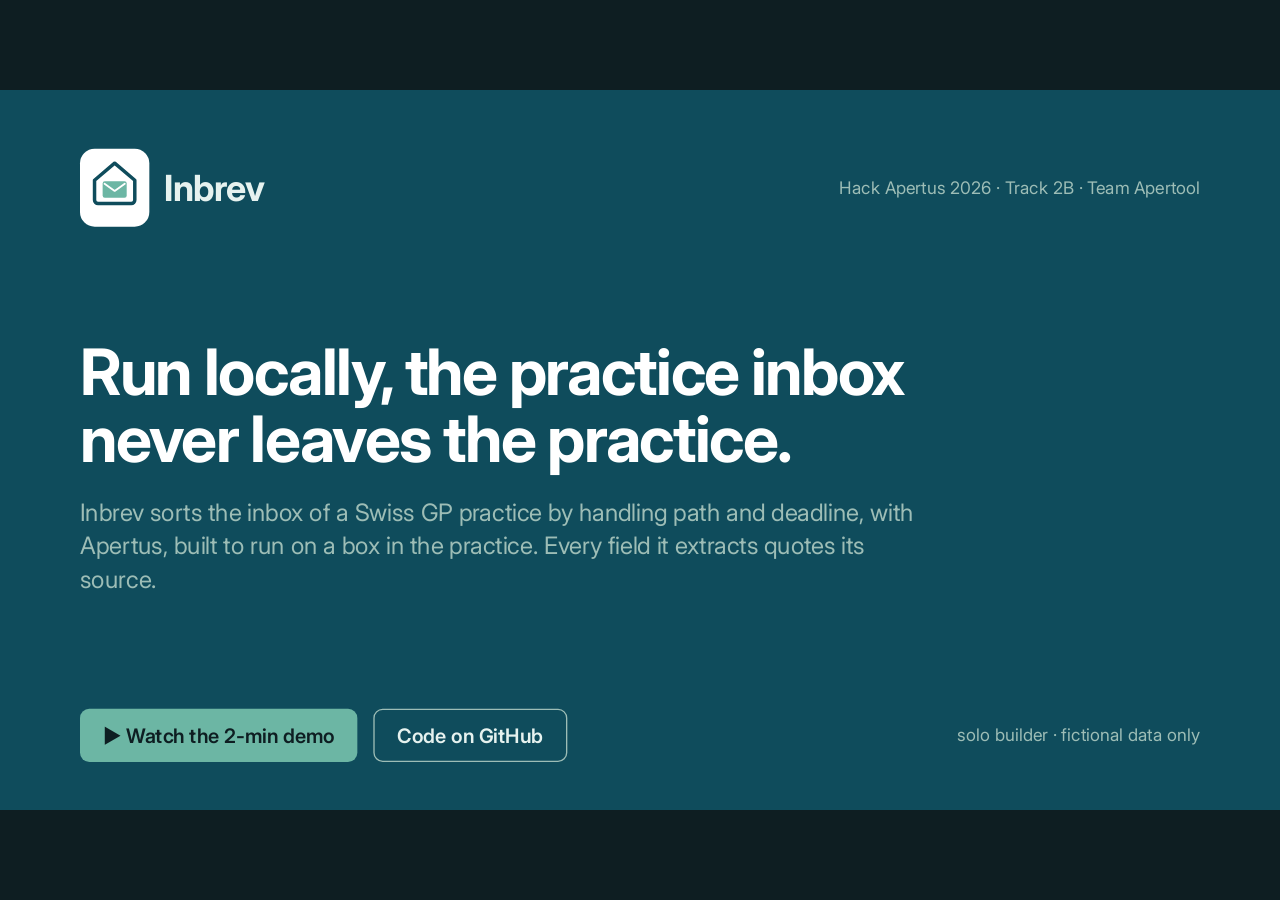
==== website/pitch/index.html @ 66a209d1 "fix(website): Hold-out 2 and optional 70B second opinion on website and pitch Website: status item o" ====
<!doctype html>
<html lang="en">
  <head>
    <meta charset="utf-8" />
    <meta name="viewport" content="width=device-width, initial-scale=1" />
    <title>Inbrev · Pitch</title>
    <link rel="preconnect" href="https://fonts.googleapis.com" />
    <link rel="preconnect" href="https://fonts.gstatic.com" crossorigin />
    <link
      href="https://fonts.googleapis.com/css2?family=Inter:wght@400;500;600;700&family=JetBrains+Mono:wght@400;600&display=swap"
      rel="stylesheet"
    />
    <style>
      :root {
        --ink: #0f4c5c;
        --sage: #6cb6a4;
        --mint: #d8eee8;
        --white: #ffffff;
        --bg: #f5faf8;
        --text: #12303a;
        --muted: #4a6870;
        --line: #c9dfd9;
        --dark: #0e1e22;
        --on-dark: #e6f2ef;
        --on-dark-muted: #9dbdb6;
        --tbd: #9a5b00;
        --tbd-bg: #fff3da;
        --safety: #a8432f;
        --safety-bg: #f9e7e2;
      }
      * {
        box-sizing: border-box;
        margin: 0;
        padding: 0;
      }
      html,
      body {
        width: 100%;
        height: 100%;
        background: var(--dark);
        overflow: hidden;
      }
      body {
        font-family: Inter, Arial, sans-serif;
        color: var(--text);
        -webkit-font-smoothing: antialiased;
      }
      .mono {
        font-family: "JetBrains Mono", Consolas, monospace;
      }

      #deck {
        position: absolute;
        left: 50%;
        top: 50%;
        width: 1920px;
        height: 1080px;
        transform-origin: center center;
      }
      .slide {
        position: absolute;
        inset: 0;
        width: 1920px;
        height: 1080px;
        background: var(--bg);
        padding: 88px 120px 72px;
        display: none;
        flex-direction: column;
        overflow: hidden;
      }
      .slide.active {
        display: flex;
      }
      .slide.dark {
        background: var(--ink);
        color: var(--on-dark);
      }

      html.print,
      html.print body {
        overflow: visible;
        height: auto;
        background: var(--bg);
      }
      html.print #deck {
        position: static;
        transform: none !important;
        width: 1920px;
        height: auto;
      }
      html.print .slide {
        position: relative;
        display: flex;
        page-break-after: always;
        break-after: page;
      }
      html.print #controls {
        display: none;
      }
      html.all body {
        overflow: auto;
      }
      @page {
        size: 1920px 1080px;
        margin: 0;
      }

      .eyebrow {
        font-size: 24px;
        font-weight: 600;
        letter-spacing: 0.08em;
        text-transform: uppercase;
        color: var(--ink);
        opacity: 0.75;
        margin-bottom: 22px;
      }
      .dark .eyebrow {
        color: var(--sage);
        opacity: 1;
      }
      h1 {
        font-size: 76px;
        line-height: 1.06;
        font-weight: 700;
        letter-spacing: -0.02em;
        color: var(--ink);
        max-width: 1560px;
      }
      .dark h1 {
        color: var(--white);
      }
      .lead {
        font-size: 34px;
        line-height: 1.4;
        color: var(--muted);
        margin-top: 26px;
        max-width: 1400px;
      }
      .dark .lead {
        color: var(--on-dark-muted);
      }
      .foot {
        margin-top: auto;
        font-size: 21px;
        line-height: 1.45;
        color: var(--muted);
      }
      .dark .foot {
        color: var(--on-dark-muted);
      }
      .foot b {
        color: var(--text);
        font-weight: 600;
      }

      .tbd {
        display: inline-block;
        font-family: "JetBrains Mono", monospace;
        font-weight: 600;
        color: var(--tbd);
        background: var(--tbd-bg);
        border: 2px dashed #d9a441;
        border-radius: 8px;
        padding: 0 10px;
        line-height: 1.35;
      }
      .target {
        display: inline-block;
        font-size: 0.7em;
        font-weight: 600;
        letter-spacing: 0.06em;
        text-transform: uppercase;
        color: var(--tbd);
        border: 2px solid #d9a441;
        border-radius: 6px;
        padding: 2px 8px;
        vertical-align: middle;
      }

      .brand {
        display: flex;
        align-items: center;
        gap: 22px;
      }
      .brand img {
        width: 84px;
        height: 84px;
      }
      .brand span {
        font-size: 54px;
        font-weight: 700;
        letter-spacing: -0.02em;
      }
      .tile {
        background: var(--white);
        border-radius: 22px;
        padding: 10px;
      }

      .btn {
        display: inline-flex;
        align-items: center;
        gap: 14px;
        font-size: 30px;
        font-weight: 600;
        text-decoration: none;
        border-radius: 14px;
        padding: 20px 34px;
      }
      .btn.primary {
        background: var(--sage);
        color: var(--dark);
      }
      .btn.ghost {
        border: 2px solid var(--on-dark-muted);
        color: var(--on-dark);
      }

      /* slide 1 */
      .s-title {
        justify-content: space-between;
      }
      .s-title .claim {
        font-size: 96px;
        line-height: 1.04;
        font-weight: 700;
        letter-spacing: -0.025em;
        color: var(--white);
        max-width: 1500px;
      }
      .s-title .sub {
        font-size: 36px;
        color: var(--on-dark-muted);
        margin-top: 34px;
        max-width: 1300px;
        line-height: 1.4;
      }
      .s-title .row {
        display: flex;
        align-items: center;
        justify-content: space-between;
      }
      .team {
        display: flex;
        align-items: center;
        gap: 18px;
        font-size: 26px;
        color: var(--on-dark-muted);
      }
      .team img {
        width: 64px;
        height: 64px;
      }

      /* stats */
      .stats {
        display: grid;
        grid-template-columns: repeat(3, 1fr);
        gap: 40px;
        margin-top: 64px;
      }
      .stat {
        border-top: 6px solid var(--sage);
        padding-top: 28px;
      }
      .stat .num {
        font-size: 112px;
        font-weight: 700;
        letter-spacing: -0.03em;
        color: var(--ink);
        line-height: 1;
      }
      .stat .num small {
        font-size: 44px;
        font-weight: 600;
        letter-spacing: 0;
        margin-left: 6px;
      }
      .stat .what {
        font-size: 30px;
        line-height: 1.4;
        margin-top: 20px;
        color: var(--text);
      }
      .stat .src {
        font-size: 21px;
        color: var(--muted);
        margin-top: 16px;
        line-height: 1.4;
      }

      /* cards */
      .cards {
        display: grid;
        grid-template-columns: repeat(3, 1fr);
        gap: 36px;
        margin-top: 60px;
      }
      .card {
        background: var(--white);
        border: 2px solid var(--line);
        border-radius: 22px;
        padding: 40px 40px 44px;
      }
      .card .k {
        font-size: 26px;
        font-weight: 600;
        color: var(--sage);
        font-family: "JetBrains Mono", monospace;
      }
      .card h3 {
        font-size: 46px;
        color: var(--ink);
        margin: 10px 0 18px;
        letter-spacing: -0.01em;
      }
      .card p {
        font-size: 29px;
        line-height: 1.45;
        color: var(--text);
      }
      .band {
        margin-top: 40px;
        display: flex;
        align-items: center;
        gap: 26px;
        background: var(--safety-bg);
        border-left: 8px solid var(--safety);
        border-radius: 14px;
        padding: 26px 34px;
        font-size: 30px;
        line-height: 1.4;
      }
      .band b {
        color: var(--safety);
      }

      .shots2 { display: grid; grid-template-columns: 1fr 1fr; gap: 28px; margin-top: 26px; }
      .shots2 img { width: 100%; border-radius: 14px; border: 1px solid rgba(0,0,0,.12); box-shadow: 0 10px 30px rgba(0,0,0,.12); }
      /* demo mock-up */
      .app {
        margin-top: 40px;
        flex: 1;
        display: grid;
        grid-template-columns: 900px 1fr;
        background: var(--white);
        border: 2px solid var(--line);
        border-radius: 22px;
        overflow: hidden;
        min-height: 0;
      }
      .list {
        border-right: 2px solid var(--line);
      }
      .lh {
        display: flex;
        justify-content: space-between;
        align-items: center;
        padding: 18px 28px;
        background: var(--mint);
        font-size: 22px;
        font-weight: 600;
        color: var(--ink);
      }
      .item {
        display: grid;
        grid-template-columns: 170px 1fr 120px;
        gap: 16px;
        align-items: center;
        padding: 15px 28px;
        border-bottom: 1px solid #e3eeea;
        font-size: 23px;
      }
      .item .who {
        font-weight: 600;
        color: var(--text);
        white-space: nowrap;
        overflow: hidden;
        text-overflow: ellipsis;
      }
      .item .subj {
        color: var(--muted);
        font-size: 21px;
        white-space: nowrap;
        overflow: hidden;
        text-overflow: ellipsis;
      }
      .item .as {
        font-size: 20px;
        color: var(--muted);
        text-align: right;
      }
      .item.sel {
        background: #eef7f4;
        box-shadow: inset 6px 0 0 var(--ink);
      }
      .tag {
        display: inline-block;
        font-size: 18px;
        font-weight: 700;
        letter-spacing: 0.04em;
        text-transform: uppercase;
        border-radius: 6px;
        padding: 4px 9px;
        text-align: center;
      }
      .t-safe {
        background: var(--safety);
        color: #fff;
      }
      .t-today {
        background: var(--ink);
        color: #fff;
      }
      .t-week {
        background: var(--mint);
        color: var(--ink);
      }
      .t-none {
        background: #edf1f0;
        color: var(--muted);
      }
      .t-human {
        background: var(--tbd-bg);
        color: var(--tbd);
        border: 2px dashed #d9a441;
        padding: 2px 8px;
      }
      .detail {
        padding: 26px 34px;
        display: flex;
        flex-direction: column;
        gap: 18px;
        min-width: 0;
      }
      .detail .meta {
        font-size: 21px;
        color: var(--muted);
      }
      .fax {
        font-family: "JetBrains Mono", monospace;
        font-size: 21px;
        line-height: 1.6;
        background: #fbfbf8;
        border: 2px solid #e7e4da;
        border-radius: 10px;
        padding: 18px 22px;
        color: #2a2a2a;
      }
      mark {
        background: #fce9a6;
        color: inherit;
        padding: 0 3px;
        border-radius: 3px;
      }
      .fields {
        display: grid;
        grid-template-columns: 220px 1fr;
        row-gap: 9px;
        column-gap: 16px;
        font-size: 22px;
      }
      .fields dt {
        color: var(--muted);
      }
      .fields dd {
        font-weight: 600;
        color: var(--text);
      }
      .fields dd q {
        font-weight: 400;
        color: var(--muted);
        font-size: 19px;
        margin-left: 10px;
        quotes: "\201C" "\201D";
      }

      /* architecture */
      .boundary {
        margin-top: 44px;
        border: 3px dashed var(--sage);
        border-radius: 26px;
        padding: 50px 36px 34px;
        position: relative;
      }
      .boundary .label {
        position: absolute;
        top: -20px;
        left: 36px;
        background: var(--bg);
        padding: 0 14px;
        font-size: 22px;
        font-weight: 600;
        color: var(--ink);
        letter-spacing: 0.04em;
        text-transform: uppercase;
      }
      .flow {
        display: flex;
        align-items: stretch;
        gap: 0;
      }
      .step {
        flex: 1;
        background: var(--white);
        border: 2px solid var(--line);
        border-radius: 16px;
        padding: 22px 20px;
      }
      .step.ai {
        background: var(--ink);
        border-color: var(--ink);
        color: #fff;
      }
      .step.ai .d {
        color: var(--mint);
      }
      .step .h {
        font-size: 26px;
        font-weight: 700;
        color: var(--ink);
        line-height: 1.2;
      }
      .step.ai .h {
        color: #fff;
      }
      .step .d {
        font-size: 20px;
        color: var(--muted);
        margin-top: 10px;
        line-height: 1.4;
      }
      .arrow {
        width: 34px;
        display: flex;
        align-items: center;
        justify-content: center;
        color: var(--sage);
        font-size: 30px;
        font-weight: 700;
      }
      .lower {
        display: grid;
        grid-template-columns: 1fr 1fr;
        gap: 40px;
        margin-top: 34px;
      }
      .tiers {
        display: flex;
        flex-direction: column;
        gap: 14px;
      }
      .tier {
        display: flex;
        gap: 18px;
        align-items: baseline;
        font-size: 27px;
        line-height: 1.35;
      }
      .tier b {
        color: var(--ink);
        min-width: 220px;
      }
      .term {
        background: var(--dark);
        color: var(--on-dark);
        border-radius: 16px;
        padding: 24px 28px;
        font-family: "JetBrains Mono", monospace;
        font-size: 22px;
        line-height: 1.6;
      }
      .term .p {
        color: var(--sage);
      }
      .term .c {
        color: var(--on-dark-muted);
      }

      /* table */
      .split {
        display: grid;
        grid-template-columns: 1.55fr 1fr;
        gap: 56px;
        margin-top: 48px;
      }
      table {
        width: 100%;
        border-collapse: collapse;
        font-size: 25px;
      }
      th {
        text-align: left;
        font-size: 21px;
        font-weight: 600;
        color: var(--muted);
        padding: 0 12px 14px;
        border-bottom: 3px solid var(--ink);
        letter-spacing: 0.02em;
      }
      td {
        padding: 13px 12px;
        border-bottom: 1px solid var(--line);
      }
      td:not(:first-child),
      th:not(:first-child) {
        text-align: center;
      }
      tr.ours td {
        background: var(--mint);
        font-weight: 700;
        color: var(--ink);
      }
      td .tbd {
        font-size: 19px;
        padding: 0 7px;
        border-width: 1.5px;
      }
      .side h3 {
        font-size: 32px;
        color: var(--ink);
        margin-bottom: 18px;
      }
      .side ul {
        list-style: none;
        display: flex;
        flex-direction: column;
        gap: 18px;
      }
      .side li {
        font-size: 25px;
        line-height: 1.45;
        padding-left: 26px;
        position: relative;
      }
      .side li::before {
        content: "";
        position: absolute;
        left: 0;
        top: 14px;
        width: 11px;
        height: 11px;
        border-radius: 3px;
        background: var(--sage);
      }

      /* cost */
      .costs {
        display: grid;
        grid-template-columns: repeat(3, 1fr);
        gap: 36px;
        margin-top: 56px;
      }
      .cost {
        background: var(--white);
        border: 2px solid var(--line);
        border-radius: 22px;
        padding: 38px 38px 34px;
        display: flex;
        flex-direction: column;
      }
      .cost.hl {
        border-color: var(--ink);
        box-shadow: inset 0 8px 0 var(--ink);
      }
      .cost .k {
        font-size: 24px;
        font-weight: 600;
        color: var(--muted);
        text-transform: uppercase;
        letter-spacing: 0.06em;
      }
      .cost h3 {
        font-size: 36px;
        color: var(--ink);
        margin: 10px 0 24px;
      }
      .cost .big {
        font-size: 64px;
        font-weight: 700;
        color: var(--ink);
        letter-spacing: -0.02em;
        line-height: 1.05;
      }
      .cost .big .tbd {
        font-size: 54px;
      }
      .cost .unit {
        font-size: 24px;
        color: var(--muted);
        margin-top: 8px;
      }
      .cost .rows {
        margin-top: 26px;
        font-size: 24px;
        line-height: 1.75;
        color: var(--text);
      }
      .cost .rows .tbd {
        font-size: 21px;
      }
      .cost .note {
        margin-top: auto;
        padding-top: 20px;
        font-size: 20px;
        color: var(--muted);
        line-height: 1.4;
      }
      .assume {
        margin-top: 34px;
        display: flex;
        gap: 22px;
        align-items: center;
        font-size: 27px;
        line-height: 1.4;
      }

      /* do / never */
      .cols2 {
        display: grid;
        grid-template-columns: 1fr 1fr;
        gap: 40px;
        margin-top: 54px;
      }
      .col {
        border-radius: 22px;
        padding: 40px 44px;
      }
      .col.do {
        background: var(--white);
        border: 2px solid var(--line);
      }
      .col.never {
        background: var(--dark);
        color: var(--on-dark);
      }
      .col h3 {
        font-size: 36px;
        margin-bottom: 24px;
      }
      .col.do h3 {
        color: var(--ink);
      }
      .col.never h3 {
        color: var(--sage);
      }
      .col ul {
        list-style: none;
        display: flex;
        flex-direction: column;
        gap: 18px;
      }
      .col li {
        font-size: 29px;
        line-height: 1.4;
        padding-left: 44px;
        position: relative;
      }
      .col.do li::before {
        content: "\2713";
        position: absolute;
        left: 0;
        color: var(--sage);
        font-weight: 700;
      }
      .col.never li::before {
        content: "\2715";
        position: absolute;
        left: 2px;
        color: #e8a898;
        font-weight: 700;
      }
      .law {
        margin-top: 34px;
        font-size: 25px;
        line-height: 1.5;
        color: var(--text);
      }
      .law b {
        color: var(--ink);
      }

      /* business */
      .biz {
        display: grid;
        grid-template-columns: 1fr 1.15fr;
        gap: 64px;
        margin-top: 50px;
      }
      .kv {
        display: grid;
        grid-template-columns: 210px 1fr;
        row-gap: 22px;
        column-gap: 24px;
        font-size: 28px;
        line-height: 1.4;
      }
      .kv dt {
        color: var(--muted);
        font-weight: 600;
      }
      .kv dd {
        color: var(--text);
      }
      .timeline {
        display: flex;
        flex-direction: column;
        gap: 0;
        border-left: 4px solid var(--mint);
        margin-left: 10px;
      }
      .tl {
        position: relative;
        padding: 0 0 26px 40px;
      }
      .tl::before {
        content: "";
        position: absolute;
        left: -14px;
        top: 6px;
        width: 24px;
        height: 24px;
        border-radius: 50%;
        background: var(--white);
        border: 4px solid var(--sage);
      }
      .tl.now::before {
        background: var(--sage);
      }
      .tl .when {
        font-size: 23px;
        font-weight: 700;
        color: var(--sage);
        letter-spacing: 0.03em;
      }
      .tl .what {
        font-size: 27px;
        line-height: 1.4;
        color: var(--text);
        margin-top: 4px;
      }

      /* close */
      .s-close {
        justify-content: space-between;
      }
      .s-close .claim {
        font-size: 88px;
        line-height: 1.05;
        font-weight: 700;
        letter-spacing: -0.025em;
        color: var(--white);
        max-width: 1500px;
      }
      .ask {
        margin-top: 44px;
        background: rgba(255, 255, 255, 0.08);
        border-left: 8px solid var(--sage);
        border-radius: 14px;
        padding: 30px 38px;
        font-size: 36px;
        line-height: 1.4;
        color: var(--white);
        max-width: 1450px;
      }
      .ask small {
        display: block;
        font-size: 24px;
        color: var(--on-dark-muted);
        margin-top: 10px;
      }
      .close-grid {
        display: grid;
        grid-template-columns: 1fr 380px;
        gap: 70px;
        align-items: center;
      }
      .qr-card {
        background: var(--white);
        border-radius: 22px;
        padding: 30px 30px 20px;
        text-align: center;
      }
      .qr-card svg {
        display: block;
        width: 320px;
        height: 320px;
        margin: 0 auto;
      }
      .qr-card p {
        margin: 14px 0 0;
        font-size: 28px;
        font-weight: 600;
        color: #0e1e22;
      }
      .links {
        display: flex;
        gap: 60px;
        font-size: 26px;
        color: var(--on-dark-muted);
      }
      .links b {
        color: var(--on-dark);
        font-weight: 600;
        margin-right: 10px;
      }

      #controls {
        position: fixed;
        right: 18px;
        bottom: 16px;
        display: flex;
        gap: 8px;
        align-items: center;
        font:
          600 14px Inter,
          sans-serif;
        color: #cfe3de;
        background: rgba(14, 30, 34, 0.78);
        border-radius: 10px;
        padding: 6px 10px;
        opacity: 0;
        transition: opacity 0.3s;
        z-index: 10;
      }
      #controls.show {
        opacity: 1;
      }
      #controls button {
        background: none;
        border: 0;
        color: inherit;
        font: inherit;
        cursor: pointer;
        padding: 4px 8px;
      }
    </style>
    <style>
      /* Overrides after review round 1 */
      h1 {
        font-size: 74px;
        max-width: 1680px;
        text-wrap: balance;
      }
      .lead {
        max-width: 1560px;
        text-wrap: pretty;
      }
      .foot {
        font-size: 23px;
      }
      .team img {
        background: var(--white);
        border-radius: 14px;
        padding: 6px;
      }
      .s-title .claim,
      .s-close .claim {
        text-wrap: balance;
      }
      .band b {
        white-space: nowrap;
      }
      .cards {
        margin-top: 52px;
      }
      .boundary {
        margin-top: 56px;
      }
      .step {
        padding: 26px 20px 30px;
      }
      .step .h {
        font-size: 29px;
      }
      .step .d {
        font-size: 23px;
      }
      .lower {
        gap: 48px;
        margin-top: 56px;
      }
      .tiers {
        gap: 22px;
      }
      .tier {
        font-size: 30px;
      }
      .tier b {
        min-width: 230px;
      }
      .term {
        padding: 30px 34px;
        font-size: 24px;
      }
      .split {
        margin-top: 40px;
      }
      th {
        white-space: nowrap;
      }
      .cost h3 {
        font-size: 33px;
      }
      .nowrap {
        white-space: nowrap;
      }
      .stats {
        margin-top: 84px;
      }
      .stat .src {
        font-size: 22px;
      }
      .lower {
        grid-template-columns: 1.08fr 1fr;
      }
      .tier {
        font-size: 28px;
      }
      .tier b {
        min-width: 210px;
      }
      .links {
        align-items: center;
      }
      .band {
        margin-bottom: 24px;
      }
      .links > span {
        display: inline-flex;
        align-items: center;
      }
    </style>
    <meta name="robots" content="noindex" />
    <link rel="icon" href="../assets/inbrev-favicon.svg" type="image/svg+xml" />
  </head>
  <body>
    <div id="deck">
      <!-- 1 · Title -->
      <section class="slide dark s-title">
        <div class="row">
          <div class="brand">
            <span class="tile"
              ><img data-asset="inbrev" alt="Inbrev logo" /></span
            ><span>Inbrev</span>
          </div>
          <div class="team">
            <span>Hack Apertus 2026 · Track 2B · Team Apertool</span>
          </div>
        </div>
        <div>
          <div class="claim">
            Run locally, the practice inbox never leaves the practice.
          </div>
          <div class="sub">
            Inbrev sorts the inbox of a Swiss GP practice by handling path and
            deadline, with Apertus, built to run on a box in the practice. Every
            field it extracts quotes its source.
          </div>
        </div>
        <div class="row">
          <div style="display: flex; gap: 24px">
            <a class="btn primary" href="../#video"
              >&#9654;&nbsp;Watch the 2-min demo</a
            >
            <a class="btn ghost" href="https://github.com/NWichter/Hack_Apertus_2B_Inbrev"
              >Code on GitHub</a
            >
          </div>
          <div class="team">solo builder · fictional data only</div>
        </div>
      </section>

      <!-- 2 · Problem -->
      <section class="slide">
        <div class="eyebrow">The problem</div>
        <h1>Before the first patient, there is the inbox.</h1>
        <div class="lead">
          Lab reports, refill requests, insurer forms, referrals and faxes in
          German, French and Italian all land in one queue. A medical practice
          assistant (MPA) reads them one by one.
        </div>
        <div class="stats">
          <div class="stat">
            <div class="num">9.5<small>h / week</small></div>
            <div class="what">
              of administration for Swiss GPs and paediatricians in 2025, up
              from 8.6 h in 2020.
            </div>
            <div class="src">
              Zeller, Fischer, Hernandez, <i>Praxis</i> 2026 · 5th Workforce
              Study, n = 1,776
            </div>
          </div>
          <div class="stat">
            <div class="num">54<small>min / day</small></div>
            <div class="what">
              that practice-based doctors spend on requests from authorities and
              insurers alone.
            </div>
            <div class="src">gfs.bern for FMH, 2025 · N = 1,532 doctors</div>
          </div>
          <div class="stat">
            <div class="num">Art.&nbsp;321</div>
            <div class="what">
              Swiss Criminal Code: professional secrecy binds doctors
              <b>and their assistants</b>. Every message in that inbox is
              covered.
            </div>
            <div class="src">
              SCC, SR 311.0 · health data are sensitive personal data under FADP
              Art. 5
            </div>
          </div>
        </div>
      </section>

      <!-- 3 · Solution -->
      <section class="slide">
        <div class="eyebrow">How it works · Purposeful use of AI</div>
        <h1>
          Sorted by who handles it and by when. Every field quotes its source.
        </h1>
        <div class="cards">
          <div class="card">
            <div class="k">01 · READ</div>
            <h3>Mail, forms, faxes</h3>
            <p>
              E-mail files and IMAP (tested on a local test server), web
              forms, fax PDFs via OCR (tested); HIN planned.
              German, French, Italian and English.
            </p>
          </div>
          <div class="card">
            <div class="k">02 · ROUTE</div>
            <h3>9 handling paths</h3>
            <p>
              Report, appointment, refill, insurer, referral, certificate,
              billing, marketing, other. Plus an administrative deadline and who
              takes it: MPA, doctor or admin.
            </p>
          </div>
          <div class="card">
            <div class="k">03 · PROVE</div>
            <h3>Quote or drop</h3>
            <p>
              Every field carries the exact words it came from. Code checks that
              the quote is in the original. If Inbrev is unsure,
              <b>a human decides</b>.
            </p>
          </div>
        </div>
        <div class="band">
          <b>Clinical content</b
          ><span
            >A message that may contain symptoms is excluded from automation and
            goes to a person, like any message Inbrev is unsure about. Inbrev
            does not judge it and does not rank it.</span
          >
        </div>
        <div class="foot">
          Apertus reads free text in four languages. Everything code can check
          (AHV numbers, dates, quotes) is checked by code. Small
          local models do best on narrowly cut tasks (Xu et al.,
          <i>JMIR</i> 2026, CHUV).
        </div>
      </section>

      <!-- 4 · Demo moment -->
      <section class="slide">
        <div class="eyebrow">Demo</div>
        <h1 style="font-size: 64px">
          One click. Sorted by path and deadline; what needs a person goes to a
          person.
        </h1>
        <div class="shots2">
          <img src="../assets/app-detail-admin.webp" alt="Inbrev web inbox: prescription request routed to the assistant with quoted medication and a fixed reply template" />
          <img src="../assets/app-detail.webp" alt="Inbrev web inbox: appointment request mentioning shortness of breath is not processed and goes to a person" />
        </div>
        <div class="foot" style="margin-top: 18px">
          Screenshots of the running app with stored Apertus 8B results on
          fictional test messages. Left: handled automatically, every value
          with its quote. Right: shortness of breath mentioned in passing, so
          a person reads it; no ranking.
        </div>
      </section>

      <!-- 5 · Architecture -->
      <section class="slide">
        <div class="eyebrow">Architecture · Sovereign deployability</div>
        <h1>Pull the cable. Inbrev keeps sorting.</h1>
        <div class="boundary">
          <div class="label">
            Inside the practice · no outbound connection at run time
          </div>
          <div class="flow">
            <div class="step">
              <div class="h">Inbox</div>
              <div class="d">.eml, HIN mail, web form, fax PDF</div>
            </div>
            <div class="arrow">&rsaquo;</div>
            <div class="step">
              <div class="h">Parse + OCR</div>
              <div class="d">pdfplumber, Tesseract deu / fra / ita</div>
            </div>
            <div class="arrow">&rsaquo;</div>
            <div class="step">
              <div class="h">Rule extractors</div>
              <div class="d">AHV no., dates, received time</div>
            </div>
            <div class="arrow">&rsaquo;</div>
            <div class="step ai">
              <div class="h">Apertus v1.5 8B</div>
              <div class="d">forced JSON schema, thinking off</div>
            </div>
            <div class="arrow">&rsaquo;</div>
            <div class="step">
              <div class="h">Quote checker</div>
              <div class="d">quote not in original → field dropped</div>
            </div>
            <div class="arrow">&rsaquo;</div>
            <div class="step">
              <div class="h">3 runs agree?</div>
              <div class="d">no → “you decide”</div>
            </div>
            <div class="arrow">&rsaquo;</div>
            <div class="step">
              <div class="h">Sorted inbox</div>
              <div class="d">web UI, JSON, local audit log</div>
            </div>
          </div>
        </div>
        <div class="lower">
          <div class="tiers">
            <div class="tier">
              <b>On-prem box</b
              ><span>Mini PC in the practice; CPU or small GPU</span>
            </div>
            <div class="tier">
              <b>Air-gapped</b
              ><span>Model host offline; a mail gateway hands messages in</span>
            </div>
            <div class="tier">
              <b>Swiss cloud</b
              ><span>Option for single practices, Swiss hosting</span>
            </div>
            <div class="tier">
              <b>Local Q4</b><span>Offline in Docker on CPU: 19 messages / hour; same weights on the laptop GPU: 62.7 s / message</span>
            </div>
          </div>
          <div class="term">
            <span class="p">Offline run, measured</span><br />network practice
            <b>internal: true</b><br />egress dns / tcp / https:
            <b>FAILED</b><br />weights sha256 a037df8d… = HF<br />30 messages,
            Q4 on a 28-W laptop CPU<br />route 24/30 · endpoint 23/30<br />192 s / message ·
            RAM 6.2 GiB
          </div>
        </div>
      </section>

      <!-- 6 · Evaluation -->
      <section class="slide">
        <div class="eyebrow">Evaluation · Technical rigour</div>
        <h1 style="font-size: 70px">
          Measured: what leaves automation, and what still runs by itself.
        </h1>
        <div class="lead" style="margin-top: 18px">
          180 synthetic messages, labels not reviewed by a person. Symptom pass
          chosen on a dev split, measured once here. Challenge set, 44 clinical:
          8B 41/44 with p3 (dev for the second check), 70B 44/44, rules 31/44.
        </div>
        <div class="split">
          <div>
            <table>
              <thead>
                <tr>
                  <th>Setup</th>
                  <th>Macro-F1<br />9 paths</th>
                  <th>Clinical<br />exclusion recall</th>
                  <th>Recall<br />“today”</th>
                  <th>Runs<br />automatically</th>
                </tr>
              </thead>
              <tbody>
                <tr>
                  <td>Keyword rules + lexical net</td>
                  <td>0.76</td>
                  <td>0.44 (7/16)</td>
                  <td>0.76</td>
                  <td>88 %</td>
                </tr>
                <tr>
                  <td>TF-IDF + log. regression</td>
                  <td>0.82</td>
                  <td>0.13 (2/16)</td>
                  <td>0.66</td>
                  <td>99 %</td>
                </tr>
                <tr>
                  <td>Apertus 8B, one answer, no checks</td>
                  <td>0.84</td>
                  <td>0.56 (9/16)</td>
                  <td>0.70</td>
                  <td>95 %</td>
                </tr>
                <tr>
                  <td>Inbrev with Apertus 70B</td>
                  <td>0.96</td>
                  <td>0.94 (15/16)</td>
                  <td>0.94</td>
                  <td>82 %</td>
                </tr>
                <tr>
                  <td>Inbrev 8B, before 13 Oct</td>
                  <td>0.94</td>
                  <td>0.81 (13/16)</td>
                  <td>0.88</td>
                  <td>84 %</td>
                </tr>
                <tr class="ours">
                  <td>Inbrev 8B + symptom pass</td>
                  <td>0.94</td>
                  <td>1.00 (16/16)</td>
                  <td>0.94</td>
                  <td>78 %</td>
                </tr>
              </tbody>
            </table>
            <div class="foot" style="margin-top: 22px">
              Prompt p3, built on a separate dev set. Runs automatically =
              neither unsure nor flagged. Paired on the 180, 8B beats the rules
              32 to 5 (p = 7·10⁻⁶). With the symptom pass 41 % of flags are clinical (16 of 39). Fax pages
              via OCR: route 50/60 (clean 56/60). Other open models: next slide.
            </div>
          </div>
          <div class="side">
            <h3>Test set v0: 180 fictional messages</h3>
            <ul>
              <li>Labels are fixed before any text is written.</li>
              <li>
                Text by two other model families (Claude, GPT-5.5), 90 each,
                plus 42 by an open model (Nemotron) as a control. Apertus
                never writes or labels test data.
              </li>
              <li>
                Two open models (not people) relabelled all 367 test messages
                blind: κ 0.93 route, 0.97–0.98 clinical. Human review pending.
              </li>
              <li>
                Reports written by people: GraSCCo 40/40, PARHAF (French)
                37/38 routed correctly.
              </li>
              
            </ul>
          </div>
        </div>
      </section>

      <!-- 6b · Why Apertus -->
      <section class="slide">
        <div class="eyebrow">Purposeful use of AI · model choice</div>
        <h1 style="font-size: 66px">Why Apertus, and what it costs.</h1>
        <div class="cols2">
          <div class="col never">
            <h3>Measured: same pipeline, 180 messages</h3>
            <ul>
              <li>Qwen3.5-9B and Ministral 8B: route 177/180, clinical 16/16</li>
              <li>Apertus 8B: route 170/180, clinical 13/16; 70B 172, 15/16</li>
              <li>
                Unnoticed (wrong route + clinical): 8B 9 + 3, Qwen 1 + 0
              </li>
              <li>
                Fix chosen on a dev split, measured once: symptom pass → 8B
                8 + 0 at 40/180 to a person (Qwen 1 + 0 at 38). Clinical gap
                closed, route gap only narrowed (4 + 0 with a rules gate, 69/180)
              </li>
            </ul>
          </div>
          <div class="col do">
            <h3>Why we still choose Apertus</h3>
            <ul>
              <li>
                Pretrained only on openly available data, robots.txt opt-outs
                applied retroactively, personal data filtered (arXiv 2509.14233)
              </li>
              <li>
                Published dataset catalogue, EU training-content summary and EU
                Code of Practice statement (swiss-ai/apertus-data-transparency)
              </li>
              <li>Developed in Switzerland; all training artefacts released</li>
              <li>
                Local run, quote checks and the unranked safety net work with
                any open model: no argument for Apertus
              </li>
            </ul>
          </div>
        </div>
        <div class="law">
          <b>A trade-off, not a free choice.</b> Fresh hold-out (146, Gemma 4,
          frozen before any run): 8B 5 wrong routes run automatically at 40 to a
          person, Qwen 0 at 24; better prompts alone change nothing. Option for
          practices with 70B access (e.g. Swiss cloud): 70B second opinion when
          rules disagree, 3 at 45. A practice that must justify which model reads
          patient mail can point to Apertus' documented provenance. Not legal advice.
        </div>
      </section>

      <!-- 7 · Cost -->
      <section class="slide">
        <div class="eyebrow">Value, cost &amp; scalability</div>
        <h1>Swiss francs per 1,000 messages, on hardware the practice owns.</h1>
        <div class="costs">
          <div class="cost hl">
            <div class="k">On-prem, CPU only · model calculation</div>
            <h3>Apertus 8B Q4 · mini PC</h3>
            <div class="big">≈ CHF 12</div>
            <div class="unit">per 1,000 messages at 60 a day (box, power)</div>
            <div class="rows">
              Measured: 192 s / message offline, 1 sample. Assumed: box CHF 700
              over 3 years. Up to 450 messages a day; energy alone CHF 0.52
            </div>
          </div>
          <div class="cost">
            <div class="k">Swiss cloud VM</div>
            <h3>8 vCPU, Swiss provider</h3>
            <div class="big">CHF 2.39</div>
            <div class="unit">per 1,000 messages, billed while sorting</div>
            <div class="rows">
              CHF 0.0448 / h (Infomaniak list price)<br />CHF 32 / month if
              always on · other CPU, not measured
            </div>
          </div>
          <div class="cost">
            <div class="k">Reference</div>
            <h3>Swiss token API</h3>
            <div class="big">CHF 2.59</div>
            <div class="unit">
              per 1,000 messages at the listed Apertus 70B price
            </div>
            <div class="rows">
              Tokens measured: 1,398 in, 644 out (8B, p2)<br />CHF 0.70 / 2.50 per
              million tokens (Infomaniak)
            </div>
            <div class="note">
              Prices excl. VAT, 4 Oct 2026. Power: mini PC with the same CPU,
              38–39 W (ServeTheHome); ElCom 2026 median.
            </div>
          </div>
        </div>
        <div class="assume">
          <span class="target">assumption</span
          ><span
            >What it buys (assumption model, not measured): 60 messages a day,
            60 s by hand vs 15 s to check a suggestion ≈ 32 MPA minutes a day,
            net ≈ CHF 350 a month; break-even at 33 s per message. Interviews pending.</span
          >
        </div>
      </section>

      <!-- 8 · Intended purpose -->
      <section class="slide">
        <div class="eyebrow">Intended purpose · Implementation feasibility</div>
        <h1>Administrative by default. The clinical mode is research only.</h1>
        <div class="cols2">
          <div class="col do">
            <h3>Default mode: Inbrev does</h3>
            <ul>
              <li>Sort by handling path and administrative deadline</li>
              <li>Extract patient and case fields, each with its quote</li>
              <li>Hand clinical content to a person, unassessed and unranked</li>
              <li>Say “you decide” when it is unsure</li>
            </ul>
          </div>
          <div class="col never">
            <h3>Default mode: Inbrev never does</h3>
            <ul>
              <li>Rank messages by clinical severity</li>
              <li>Assess symptoms or suggest care</li>
              <li>Make a decision a person has not seen</li>
              <li>Send patient data out of the practice (local mode)</li>
            </ul>
          </div>
        </div>
        <div class="law">
          <b>Two modes:</b> the default triage with a safety net (all reported
          numbers) and an optional clinical mode, off by default and not in the
          web inbox: a keyword hint on urgency for research, not validated and
          not certified; it would need classification before any clinical use.<br /><b>Why the line sits here:</b> MDCG 2019-11 Rev.1 (2025) treats
          software that automatically reprioritises by clinical criticality
          based on patient data as medical device software; software that only
          stores, communicates or searches is not. Switzerland classifies via
          MepV Art. 15 → EU MDR Annex VIII. Privacy: FADP Art. 5, 7 and 22, and
          SCC Art. 321.
        </div>
      </section>

      <!-- 9 · Business + roadmap -->
      <section class="slide">
        <div class="eyebrow">Business model &amp; roadmap</div>
        <h1>A module for the software practices already use.</h1>
        <div class="biz">
          <dl class="kv">
            <dt>Who uses it</dt>
            <dd>The MPA, first thing in the morning</dd>
            <dt>Who pays</dt>
            <dd>The practice owner or the doctors' network</dd>
            <dt>Price</dt>
            <dd>
              CHF 150–250 per practice and month
              <span class="target">hypothesis</span>
            </dd>
            <dt>Channel</dt>
            <dd>
              As a module inside HIN mail or practice software, not one more
              window
            </dd>
            <dt>Open core</dt>
            <dd>
              Hackathon code Apache-2.0. Revenue from operation, connectors,
              support and updates
            </dd>
            <dt>Later</dt>
            <dd>
              Germany and Austria: same workflow, after checking their secrecy
              and AI Act rules
            </dd>
          </dl>
          <div class="timeline">
            <div class="tl now">
              <div class="when">OCT 2026 · HACK APERTUS</div>
              <div class="what">
                Full evaluation, offline proof, CHF per 1,000 messages; gold set
                published after human review
              </div>
            </div>
            <div class="tl">
              <div class="when">NOV – DEC 2026</div>
              <div class="what">
                5–10 interviews with MPAs and practice owners: real volumes,
                categories, fax share
              </div>
            </div>
            <div class="tl">
              <div class="when">Q1 2027</div>
              <div class="what">
                Pilot in one group practice on its own box; mail and
                practice-software connectors
              </div>
            </div>
            <div class="tl">
              <div class="when">Q2 2027</div>
              <div class="what">
                Written intended purpose, impact assessment, classification
                review before first sale
              </div>
            </div>
          </div>
        </div>
      </section>

      <!-- 10 · Team + close -->
      <section class="slide dark s-close">
        <div
          class="row"
          style="
            display: flex;
            justify-content: space-between;
            align-items: center;
          "
        >
          <div class="brand">
            <span class="tile"
              ><img data-asset="inbrev" alt="Inbrev logo" /></span
            ><span>Inbrev</span>
          </div>
          <div class="team">
            <span
              ><b style="color: var(--on-dark)">Team Apertool</b> · Niklas
              Wichter, solo builder</span
            >
          </div>
        </div>
        <div class="close-grid">
          <div>
            <div class="claim">
              Run locally, the practice inbox never leaves the practice.
            </div>
            <div class="ask">
              We are looking for one Swiss group practice to pilot Inbrev on its
              own hardware in Q1 2027.<small
                >Contact: hello@apertool.ch</small
              >
            </div>
          </div>
          <div class="qr-card">
            <svg class="qr" viewBox="-4 -4 33 33" role="img" aria-label="QR code for https://inbrev.apertool.ch"><rect x="-4" y="-4" width="33" height="33" fill="#FFFFFF"/><path fill="#0e1e22" d="M0 0h7v1h-7zM8 0h2v1h-2zM11 0h6v1h-6zM18 0h7v1h-7zM0 1h1v1h-1zM6 1h1v1h-1zM9 1h3v1h-3zM13 1h1v1h-1zM18 1h1v1h-1zM24 1h1v1h-1zM0 2h1v1h-1zM2 2h3v1h-3zM6 2h1v1h-1zM9 2h1v1h-1zM11 2h1v1h-1zM14 2h3v1h-3zM18 2h1v1h-1zM20 2h3v1h-3zM24 2h1v1h-1zM0 3h1v1h-1zM2 3h3v1h-3zM6 3h1v1h-1zM8 3h1v1h-1zM10 3h6v1h-6zM18 3h1v1h-1zM20 3h3v1h-3zM24 3h1v1h-1zM0 4h1v1h-1zM2 4h3v1h-3zM6 4h1v1h-1zM8 4h1v1h-1zM10 4h1v1h-1zM13 4h1v1h-1zM15 4h2v1h-2zM18 4h1v1h-1zM20 4h3v1h-3zM24 4h1v1h-1zM0 5h1v1h-1zM6 5h1v1h-1zM8 5h2v1h-2zM12 5h1v1h-1zM14 5h1v1h-1zM16 5h1v1h-1zM18 5h1v1h-1zM24 5h1v1h-1zM0 6h7v1h-7zM8 6h1v1h-1zM10 6h1v1h-1zM12 6h1v1h-1zM14 6h1v1h-1zM16 6h1v1h-1zM18 6h7v1h-7zM8 7h2v1h-2zM11 7h2v1h-2zM15 7h2v1h-2zM0 8h1v1h-1zM4 8h1v1h-1zM6 8h3v1h-3zM11 8h1v1h-1zM17 8h5v1h-5zM24 8h1v1h-1zM0 9h4v1h-4zM11 9h3v1h-3zM15 9h2v1h-2zM20 9h2v1h-2zM23 9h1v1h-1zM0 10h3v1h-3zM6 10h2v1h-2zM10 10h1v1h-1zM14 10h3v1h-3zM18 10h2v1h-2zM21 10h2v1h-2zM0 11h1v1h-1zM3 11h1v1h-1zM12 11h1v1h-1zM17 11h2v1h-2zM20 11h1v1h-1zM22 11h2v1h-2zM1 12h1v1h-1zM3 12h1v1h-1zM6 12h1v1h-1zM8 12h1v1h-1zM12 12h1v1h-1zM15 12h1v1h-1zM17 12h3v1h-3zM21 12h4v1h-4zM0 13h1v1h-1zM3 13h3v1h-3zM8 13h1v1h-1zM10 13h1v1h-1zM12 13h1v1h-1zM14 13h2v1h-2zM20 13h1v1h-1zM23 13h1v1h-1zM4 14h3v1h-3zM8 14h1v1h-1zM11 14h1v1h-1zM13 14h5v1h-5zM19 14h4v1h-4zM3 15h1v1h-1zM7 15h1v1h-1zM9 15h1v1h-1zM11 15h1v1h-1zM14 15h1v1h-1zM17 15h4v1h-4zM22 15h2v1h-2zM0 16h3v1h-3zM4 16h3v1h-3zM10 16h3v1h-3zM16 16h7v1h-7zM8 17h4v1h-4zM14 17h3v1h-3zM20 17h1v1h-1zM0 18h7v1h-7zM8 18h1v1h-1zM10 18h5v1h-5zM16 18h1v1h-1zM18 18h1v1h-1zM20 18h1v1h-1zM0 19h1v1h-1zM6 19h1v1h-1zM9 19h1v1h-1zM14 19h1v1h-1zM16 19h1v1h-1zM20 19h5v1h-5zM0 20h1v1h-1zM2 20h3v1h-3zM6 20h1v1h-1zM8 20h2v1h-2zM12 20h1v1h-1zM16 20h7v1h-7zM0 21h1v1h-1zM2 21h3v1h-3zM6 21h1v1h-1zM11 21h1v1h-1zM14 21h2v1h-2zM17 21h3v1h-3zM22 21h3v1h-3zM0 22h1v1h-1zM2 22h3v1h-3zM6 22h1v1h-1zM9 22h1v1h-1zM11 22h1v1h-1zM14 22h1v1h-1zM16 22h1v1h-1zM18 22h1v1h-1zM21 22h1v1h-1zM23 22h1v1h-1zM0 23h1v1h-1zM6 23h1v1h-1zM9 23h1v1h-1zM12 23h1v1h-1zM15 23h1v1h-1zM17 23h1v1h-1zM19 23h5v1h-5zM0 24h7v1h-7zM8 24h5v1h-5zM14 24h2v1h-2zM22 24h3v1h-3z"/></svg>
            <p>inbrev.apertool.ch</p>
          </div>
        </div>
        <div class="links">
          <span
            ><b>Demo</b
            ><a
              class="btn primary"
              style="font-size: 24px; padding: 12px 22px"
              href="../#video"
              >&#9654;&nbsp;2-min video</a
            ></span
          >
          <span
            ><b>Code</b
            ><a style="color: inherit" href="https://github.com/NWichter/Hack_Apertus_2B_Inbrev">github.com/NWichter/Hack_Apertus_2B_Inbrev</a></span
          >
          <span
            ><b>Data</b
            ><span>seed and Swiss sets in track_2b/data; gold set after review</span></span
          >
        </div>
      </section>
    </div>
    <div id="controls">
      <button id="prev" aria-label="Previous">&larr;</button
      ><span id="count"></span
      ><button id="next" aria-label="Next">&rarr;</button>
    </div>
    <script>
      // Logos are placeholders: change the paths here to swap them everywhere.
      const ASSETS = {
        inbrev: "../assets/inbrev.svg",
        team: "../assets/apertool.svg",
      };
      document.querySelectorAll("img[data-asset]").forEach((el) => {
        el.src = ASSETS[el.dataset.asset];
      });

      const slides = [...document.querySelectorAll("section.slide")];
      const deck = document.getElementById("deck");
      const params = new URLSearchParams(location.search);
      const stacked = params.has("print") || params.has("all");
      let cur = Math.min(
        Math.max((parseInt(params.get("slide"), 10) || 1) - 1, 0),
        slides.length - 1,
      );

      function fit() {
        if (params.has("print")) return;
        if (params.has("all")) {
          deck.style.zoom = innerWidth / 1920;
          return;
        }
        const s = Math.min(innerWidth / 1920, innerHeight / 1080);
        deck.style.transform = `translate(-50%, -50%) scale(${s})`;
      }
      function show(n) {
        cur = Math.min(Math.max(n, 0), slides.length - 1);
        slides.forEach((s, k) => s.classList.toggle("active", k === cur));
        document.getElementById("count").textContent =
          `${cur + 1} / ${slides.length}`;
        try {
          history.replaceState(null, "", `?slide=${cur + 1}`);
        } catch (e) {}
      }
      let hideTimer;
      function poke() {
        const c = document.getElementById("controls");
        c.classList.add("show");
        clearTimeout(hideTimer);
        hideTimer = setTimeout(() => c.classList.remove("show"), 1600);
      }

      if (stacked) {
        document.documentElement.classList.add(
          params.has("print") ? "print" : "all",
        );
        if (params.has("all")) {
          document.documentElement.classList.add("print");
        }
        fit();
      } else {
        show(cur);
        fit();
        addEventListener("resize", fit);
        addEventListener("keydown", (e) => {
          if (["ArrowRight", "PageDown", " ", "Enter"].includes(e.key)) {
            show(cur + 1);
            poke();
            e.preventDefault();
          }
          if (["ArrowLeft", "PageUp", "Backspace"].includes(e.key)) {
            show(cur - 1);
            poke();
            e.preventDefault();
          }
          if (e.key === "Home") show(0);
          if (e.key === "End") show(slides.length - 1);
        });
        addEventListener("click", (e) => {
          if (e.target.closest("a, button")) return;
          if (String(getSelection())) return;
          show(e.clientX > innerWidth / 3 ? cur + 1 : cur - 1);
          poke();
        });
        let x0 = null;
        addEventListener(
          "touchstart",
          (e) => {
            x0 = e.touches[0].clientX;
          },
          { passive: true },
        );
        addEventListener("touchend", (e) => {
          if (x0 === null) return;
          const dx = e.changedTouches[0].clientX - x0;
          if (Math.abs(dx) > 50) show(dx < 0 ? cur + 1 : cur - 1);
          x0 = null;
        });
        addEventListener("mousemove", poke);
        document.getElementById("prev").onclick = () => show(cur - 1);
        document.getElementById("next").onclick = () => show(cur + 1);
      }
    </script>
  </body>
</html>
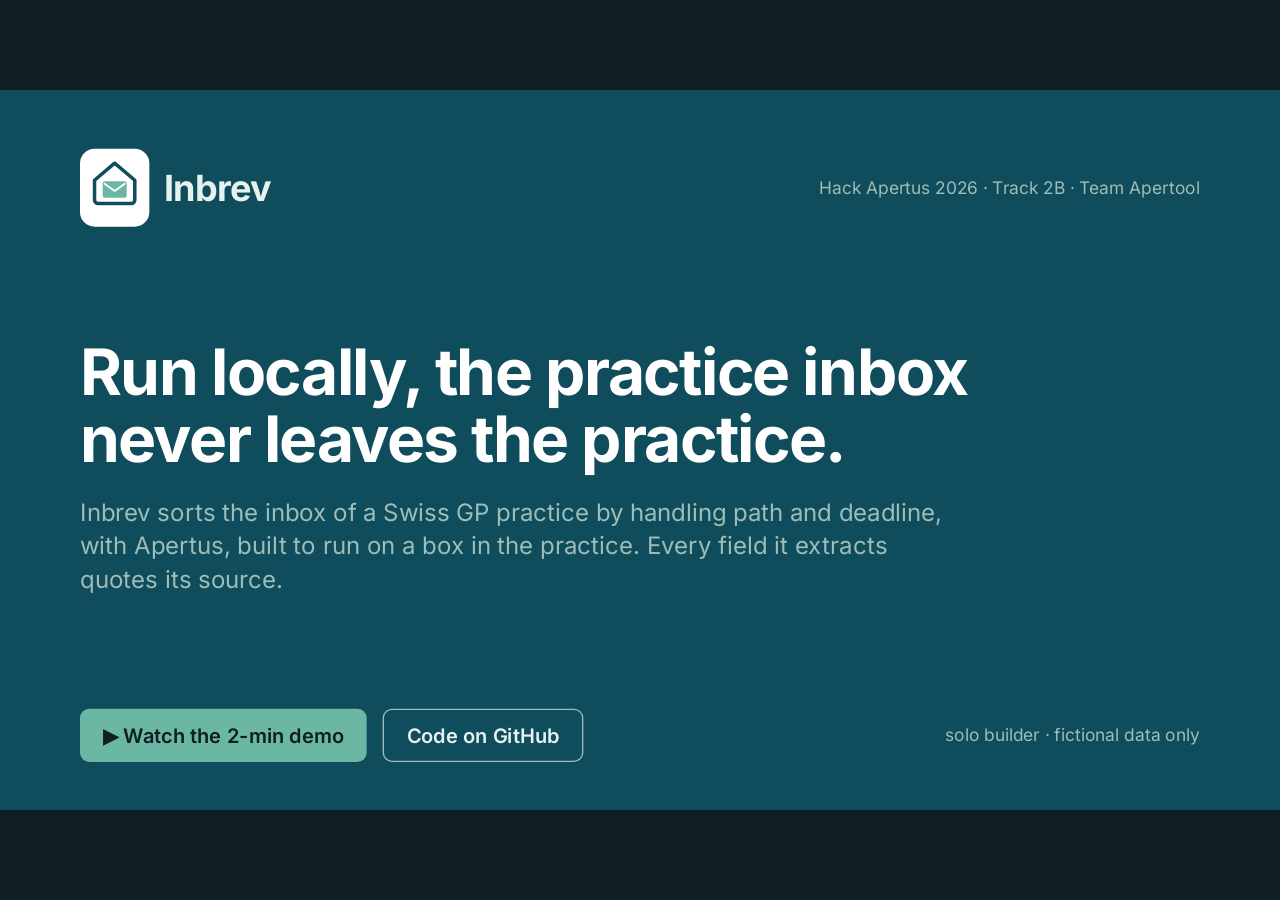
==== commit 3a295556: "feat(pitch): fonts local instead of Google Fonts, CSP narrowed, wording adjusted - Inter and JetBrai" ====
--- a/website/pitch/index.html
+++ b/website/pitch/index.html
@@ -4,12 +4,23 @@
     <meta charset="utf-8" />
     <meta name="viewport" content="width=device-width, initial-scale=1" />
     <title>Inbrev · Pitch</title>
-    <link rel="preconnect" href="https://fonts.googleapis.com" />
-    <link rel="preconnect" href="https://fonts.gstatic.com" crossorigin />
-    <link
-      href="https://fonts.googleapis.com/css2?family=Inter:wght@400;500;600;700&family=JetBrains+Mono:wght@400;600&display=swap"
-      rel="stylesheet"
-    />
+    <style>
+      /* Inter and JetBrains Mono (SIL OFL 1.1, fonts/OFL-*.txt), served locally: no request to Google. */
+      @font-face { font-family: Inter; font-style: normal; font-weight: 400; font-display: swap; src: url("fonts/inter-latin-400.woff2") format("woff2"); unicode-range: U+0000-00FF, U+0131, U+0152-0153, U+02BB-02BC, U+02C6, U+02DA, U+02DC, U+0304, U+0308, U+0329, U+2000-206F, U+20AC, U+2122, U+2191, U+2193, U+2212, U+2215, U+FEFF, U+FFFD; }
+      @font-face { font-family: Inter; font-style: normal; font-weight: 400; font-display: swap; src: url("fonts/inter-latin-ext-400.woff2") format("woff2"); unicode-range: U+0100-02BA, U+02BD-02C5, U+02C7-02CC, U+02CE-02D7, U+02DD-02FF, U+1D00-1DBF, U+1E00-1E9F, U+1EF2-1EFF, U+2020, U+20A0-20AB, U+20AD-20C0, U+2113, U+2C60-2C7F, U+A720-A7FF; }
+      @font-face { font-family: Inter; font-style: normal; font-weight: 400; font-display: swap; src: url("fonts/inter-greek-400.woff2") format("woff2"); unicode-range: U+0370-0377, U+037A-037F, U+0384-038A, U+038C, U+038E-03A1, U+03A3-03FF; }
+      @font-face { font-family: Inter; font-style: normal; font-weight: 500; font-display: swap; src: url("fonts/inter-latin-500.woff2") format("woff2"); unicode-range: U+0000-00FF, U+0131, U+0152-0153, U+02BB-02BC, U+02C6, U+02DA, U+02DC, U+0304, U+0308, U+0329, U+2000-206F, U+20AC, U+2122, U+2191, U+2193, U+2212, U+2215, U+FEFF, U+FFFD; }
+      @font-face { font-family: Inter; font-style: normal; font-weight: 500; font-display: swap; src: url("fonts/inter-latin-ext-500.woff2") format("woff2"); unicode-range: U+0100-02BA, U+02BD-02C5, U+02C7-02CC, U+02CE-02D7, U+02DD-02FF, U+1D00-1DBF, U+1E00-1E9F, U+1EF2-1EFF, U+2020, U+20A0-20AB, U+20AD-20C0, U+2113, U+2C60-2C7F, U+A720-A7FF; }
+      @font-face { font-family: Inter; font-style: normal; font-weight: 500; font-display: swap; src: url("fonts/inter-greek-500.woff2") format("woff2"); unicode-range: U+0370-0377, U+037A-037F, U+0384-038A, U+038C, U+038E-03A1, U+03A3-03FF; }
+      @font-face { font-family: Inter; font-style: normal; font-weight: 600; font-display: swap; src: url("fonts/inter-latin-600.woff2") format("woff2"); unicode-range: U+0000-00FF, U+0131, U+0152-0153, U+02BB-02BC, U+02C6, U+02DA, U+02DC, U+0304, U+0308, U+0329, U+2000-206F, U+20AC, U+2122, U+2191, U+2193, U+2212, U+2215, U+FEFF, U+FFFD; }
+      @font-face { font-family: Inter; font-style: normal; font-weight: 600; font-display: swap; src: url("fonts/inter-latin-ext-600.woff2") format("woff2"); unicode-range: U+0100-02BA, U+02BD-02C5, U+02C7-02CC, U+02CE-02D7, U+02DD-02FF, U+1D00-1DBF, U+1E00-1E9F, U+1EF2-1EFF, U+2020, U+20A0-20AB, U+20AD-20C0, U+2113, U+2C60-2C7F, U+A720-A7FF; }
+      @font-face { font-family: Inter; font-style: normal; font-weight: 600; font-display: swap; src: url("fonts/inter-greek-600.woff2") format("woff2"); unicode-range: U+0370-0377, U+037A-037F, U+0384-038A, U+038C, U+038E-03A1, U+03A3-03FF; }
+      @font-face { font-family: Inter; font-style: normal; font-weight: 700; font-display: swap; src: url("fonts/inter-latin-700.woff2") format("woff2"); unicode-range: U+0000-00FF, U+0131, U+0152-0153, U+02BB-02BC, U+02C6, U+02DA, U+02DC, U+0304, U+0308, U+0329, U+2000-206F, U+20AC, U+2122, U+2191, U+2193, U+2212, U+2215, U+FEFF, U+FFFD; }
+      @font-face { font-family: Inter; font-style: normal; font-weight: 700; font-display: swap; src: url("fonts/inter-latin-ext-700.woff2") format("woff2"); unicode-range: U+0100-02BA, U+02BD-02C5, U+02C7-02CC, U+02CE-02D7, U+02DD-02FF, U+1D00-1DBF, U+1E00-1E9F, U+1EF2-1EFF, U+2020, U+20A0-20AB, U+20AD-20C0, U+2113, U+2C60-2C7F, U+A720-A7FF; }
+      @font-face { font-family: Inter; font-style: normal; font-weight: 700; font-display: swap; src: url("fonts/inter-greek-700.woff2") format("woff2"); unicode-range: U+0370-0377, U+037A-037F, U+0384-038A, U+038C, U+038E-03A1, U+03A3-03FF; }
+      @font-face { font-family: "JetBrains Mono"; font-style: normal; font-weight: 400; font-display: swap; src: url("fonts/jetbrains-mono-latin-400.woff2") format("woff2"); unicode-range: U+0000-00FF, U+0131, U+0152-0153, U+02BB-02BC, U+02C6, U+02DA, U+02DC, U+0304, U+0308, U+0329, U+2000-206F, U+20AC, U+2122, U+2191, U+2193, U+2212, U+2215, U+FEFF, U+FFFD; }
+      @font-face { font-family: "JetBrains Mono"; font-style: normal; font-weight: 600; font-display: swap; src: url("fonts/jetbrains-mono-latin-600.woff2") format("woff2"); unicode-range: U+0000-00FF, U+0131, U+0152-0153, U+02BB-02BC, U+02C6, U+02DA, U+02DC, U+0304, U+0308, U+0329, U+2000-206F, U+20AC, U+2122, U+2191, U+2193, U+2212, U+2215, U+FEFF, U+FFFD; }
+    </style>
     <style>
       :root {
         --ink: #0f4c5c;
@@ -1031,7 +1042,57 @@
         align-items: center;
       }
     </style>
-    <meta name="robots" content="noindex" />
+    <style>
+      /* Overrides after pitch review 15 Oct: contrast >= 4.5:1, one hero per slide */
+      .eyebrow { opacity: 1; color: #2f6f7d; }
+      .dark .eyebrow { color: #8fd3c1; }
+      .card .k, .tl .when { color: #2f7a6a; }
+      .card p { font-size: 32px; }
+      .stat .what { font-size: 32px; }
+      .heronum { font-size: 132px; font-weight: 700; letter-spacing: -0.03em; color: var(--ink); line-height: 1; }
+      .herosub { font-size: 28px; line-height: 1.4; color: var(--muted); margin-top: 14px; }
+      .side ul { margin-top: 40px; }
+      .side li { font-size: 27px; }
+      table { font-size: 31px; }
+      th { font-size: 23px; }
+      td { padding: 18px 12px; }
+      .col li { font-size: 36px; }
+      .col { padding: 48px 52px; }
+      .cols2 { margin-top: 64px; }
+      .card h3 { font-size: 52px; }
+      .card p { font-size: 34px; }
+      .band { font-size: 32px; margin-top: 52px; }
+      .col h3 { font-size: 38px; }
+      .cost { padding: 34px 38px 36px; }
+      .cost .k { margin-bottom: 18px; }
+      .cost .big { font-size: 76px; }
+      .cost .unit { font-size: 26px; }
+      .saves { display: flex; gap: 48px; align-items: center; margin-top: 56px; }
+      .kv { font-size: 31px; row-gap: 28px; }
+      .tl .what { font-size: 30px; }
+      .tl { padding-bottom: 34px; }
+      .s-arch .hero { font-size: 104px; line-height: 1.02; }
+      .s-arch .boundary { margin-top: 60px; border-color: #8fd3c1; }
+      .s-arch .boundary .label { background: var(--ink); color: #8fd3c1; }
+      .s-arch .step { padding: 30px 20px; text-align: center; }
+      .s-arch .step .h { font-size: 34px; }
+      .s-arch .step.ai { background: var(--dark); border-color: #8fd3c1; }
+      .s-arch .arrow { color: #8fd3c1; width: 48px; font-size: 40px; }
+      .s-arch .tier { font-size: 30px; color: var(--on-dark); }
+      .s-arch .tier b { color: #8fd3c1; min-width: 230px; }
+      .s-arch .term { background: var(--dark); font-size: 26px; }
+      .s-close .eyebrow { margin-bottom: 18px; }
+      .demo { display: grid; grid-template-columns: 1090px 1fr; gap: 64px; margin-top: 36px; align-items: center; }
+      .demo .shot { position: relative; }
+      .demo .shot img { width: 100%; display: block; border-radius: 18px; border: 2px solid var(--line); box-shadow: 0 14px 40px rgba(15, 76, 92, 0.16); }
+      .pin { display: inline-flex; align-items: center; justify-content: center; width: 54px; height: 54px; border-radius: 50%; background: var(--ink); color: #fff; font-size: 28px; font-weight: 700; box-shadow: 0 0 0 5px var(--bg); flex: none; }
+      .shot .pin { position: absolute; transform: translate(-50%, -50%); }
+      .notes { display: flex; flex-direction: column; gap: 44px; }
+      .note { display: flex; gap: 20px; align-items: flex-start; }
+      .note b { display: block; font-size: 32px; color: var(--ink); }
+      .cap { font-size: 24px; line-height: 1.4; color: var(--muted); }
+      .note p { font-size: 27px; line-height: 1.4; color: var(--text); margin-top: 8px; }
+    </style>
     <link rel="icon" href="../assets/inbrev-favicon.svg" type="image/svg+xml" />
   </head>
   <body>
@@ -1060,7 +1121,7 @@
         </div>
         <div class="row">
           <div style="display: flex; gap: 24px">
-            <a class="btn primary" href="../#video"
+            <a class="btn primary" href="https://inbrev.apertool.ch/#video"
               >&#9654;&nbsp;Watch the 2-min demo</a
             >
             <a class="btn ghost" href="https://github.com/NWichter/Hack_Apertus_2B_Inbrev"
@@ -1076,41 +1137,24 @@
         <div class="eyebrow">The problem</div>
         <h1>Before the first patient, there is the inbox.</h1>
         <div class="lead">
-          Lab reports, refill requests, insurer forms, referrals and faxes in
-          German, French and Italian all land in one queue. A medical practice
-          assistant (MPA) reads them one by one.
+          Lab reports, refills, insurer forms and faxes in four languages land
+          in one queue. A practice assistant (MPA) reads them one by one.
         </div>
         <div class="stats">
           <div class="stat">
             <div class="num">9.5<small>h / week</small></div>
-            <div class="what">
-              of administration for Swiss GPs and paediatricians in 2025, up
-              from 8.6 h in 2020.
-            </div>
-            <div class="src">
-              Zeller, Fischer, Hernandez, <i>Praxis</i> 2026 · 5th Workforce
-              Study, n = 1,776
-            </div>
+            <div class="what">of administration for Swiss GPs, up from 8.6 h in 2020</div>
+            <div class="src">Workforce Study, <i>Praxis</i> 2026 · n = 1,776</div>
           </div>
           <div class="stat">
             <div class="num">54<small>min / day</small></div>
-            <div class="what">
-              that practice-based doctors spend on requests from authorities and
-              insurers alone.
-            </div>
-            <div class="src">gfs.bern for FMH, 2025 · N = 1,532 doctors</div>
+            <div class="what">on requests from authorities and insurers alone</div>
+            <div class="src">gfs.bern for FMH, 2025 · N = 1,532</div>
           </div>
           <div class="stat">
             <div class="num">Art.&nbsp;321</div>
-            <div class="what">
-              Swiss Criminal Code: professional secrecy binds doctors
-              <b>and their assistants</b>. Every message in that inbox is
-              covered.
-            </div>
-            <div class="src">
-              SCC, SR 311.0 · health data are sensitive personal data under FADP
-              Art. 5
-            </div>
+            <div class="what">Professional secrecy binds doctors <b>and their assistants</b></div>
+            <div class="src">Swiss Criminal Code · FADP Art. 5</div>
           </div>
         </div>
       </section>
@@ -1118,142 +1162,76 @@
       <!-- 3 · Solution -->
       <section class="slide">
         <div class="eyebrow">How it works · Purposeful use of AI</div>
-        <h1>
-          Sorted by who handles it and by when. Every field quotes its source.
-        </h1>
+        <h1>Sorted by who handles it and by when.</h1>
         <div class="cards">
           <div class="card">
             <div class="k">01 · READ</div>
             <h3>Mail, forms, faxes</h3>
-            <p>
-              E-mail files and IMAP (tested on a local test server), web
-              forms, fax PDFs via OCR (tested); HIN planned.
-              German, French, Italian and English.
-            </p>
+            <p>E-mail, IMAP, web forms, fax via OCR. German, French, Italian, English.</p>
           </div>
           <div class="card">
             <div class="k">02 · ROUTE</div>
             <h3>9 handling paths</h3>
-            <p>
-              Report, appointment, refill, insurer, referral, certificate,
-              billing, marketing, other. Plus an administrative deadline and who
-              takes it: MPA, doctor or admin.
-            </p>
+            <p>Plus the administrative deadline and who takes it.</p>
           </div>
           <div class="card">
             <div class="k">03 · PROVE</div>
             <h3>Quote or drop</h3>
-            <p>
-              Every field carries the exact words it came from. Code checks that
-              the quote is in the original. If Inbrev is unsure,
-              <b>a human decides</b>.
-            </p>
+            <p>Every field quotes its source. No quote in the original, no field.</p>
           </div>
         </div>
         <div class="band">
           <b>Clinical content</b
-          ><span
-            >A message that may contain symptoms is excluded from automation and
-            goes to a person, like any message Inbrev is unsure about. Inbrev
-            does not judge it and does not rank it.</span
-          >
-        </div>
-        <div class="foot">
-          Apertus reads free text in four languages. Everything code can check
-          (AHV numbers, dates, quotes) is checked by code. Small
-          local models do best on narrowly cut tasks (Xu et al.,
-          <i>JMIR</i> 2026, CHUV).
-        </div>
+          ><span>Possible symptoms leave automation and go to a person. Not rated, not ranked.</span>
+        </div>
+        <div class="foot">Code checks what code can check: AHV numbers, dates, quotes.</div>
       </section>
 
       <!-- 4 · Demo moment -->
       <section class="slide">
         <div class="eyebrow">Demo</div>
-        <h1 style="font-size: 64px">
-          One click. Sorted by path and deadline; what needs a person goes to a
-          person.
-        </h1>
-        <div class="shots2">
-          <img src="../assets/app-detail-admin.webp" alt="Inbrev web inbox: prescription request routed to the assistant with quoted medication and a fixed reply template" />
-          <img src="../assets/app-detail.webp" alt="Inbrev web inbox: appointment request mentioning shortness of breath is not processed and goes to a person" />
-        </div>
-        <div class="foot" style="margin-top: 18px">
-          Screenshots of the running app with stored Apertus 8B results on
-          fictional test messages. Left: handled automatically, every value
-          with its quote. Right: shortness of breath mentioned in passing, so
-          a person reads it; no ranking.
+        <h1 style="font-size: 64px">One fax, sorted. Every value shows where it came from.</h1>
+        <div class="demo">
+          <div class="shot">
+            <img src="../assets/app-demo.webp" alt="Inbrev web app: insurer fax routed to admin with deadline 8 October; route, deadline and extracted values are highlighted as quotes in the original text" />
+            <span class="pin" style="left: 0%; top: 37%">1</span>
+            <span class="pin" style="left: 0%; top: 85.6%">2</span>
+          </div>
+          <div class="notes">
+            <div class="note"><span class="pin">1</span><div><b>Route and deadline</b><p>Insurer, admin, by 8 Oct. The date comes from the quote, the deadline from code.</p></div></div>
+            <div class="note"><span class="pin">2</span><div><b>Quote or drop</b><p>Each highlighted value is verbatim in the fax. No quote, no value.</p></div></div>
+            <p class="cap">Running app, stored Apertus 8B result, fictional fax. Possible symptoms would go to a person instead.</p>
+          </div>
         </div>
       </section>
 
-      <!-- 5 · Architecture -->
-      <section class="slide">
+      <!-- 5 · Architecture (dark statement) -->
+      <section class="slide dark s-arch">
         <div class="eyebrow">Architecture · Sovereign deployability</div>
-        <h1>Pull the cable. Inbrev keeps sorting.</h1>
+        <h1 class="hero">Pull the cable.<br />Inbrev keeps sorting.</h1>
         <div class="boundary">
-          <div class="label">
-            Inside the practice · no outbound connection at run time
-          </div>
+          <div class="label">Inside the practice · no outbound connection</div>
           <div class="flow">
-            <div class="step">
-              <div class="h">Inbox</div>
-              <div class="d">.eml, HIN mail, web form, fax PDF</div>
-            </div>
+            <div class="step"><div class="h">Inbox</div></div>
             <div class="arrow">&rsaquo;</div>
-            <div class="step">
-              <div class="h">Parse + OCR</div>
-              <div class="d">pdfplumber, Tesseract deu / fra / ita</div>
-            </div>
+            <div class="step"><div class="h">Parse + OCR</div></div>
             <div class="arrow">&rsaquo;</div>
-            <div class="step">
-              <div class="h">Rule extractors</div>
-              <div class="d">AHV no., dates, received time</div>
-            </div>
+            <div class="step ai"><div class="h">Apertus 8B</div></div>
             <div class="arrow">&rsaquo;</div>
-            <div class="step ai">
-              <div class="h">Apertus v1.5 8B</div>
-              <div class="d">forced JSON schema, thinking off</div>
-            </div>
+            <div class="step"><div class="h">Quote check</div></div>
             <div class="arrow">&rsaquo;</div>
-            <div class="step">
-              <div class="h">Quote checker</div>
-              <div class="d">quote not in original → field dropped</div>
-            </div>
-            <div class="arrow">&rsaquo;</div>
-            <div class="step">
-              <div class="h">3 runs agree?</div>
-              <div class="d">no → “you decide”</div>
-            </div>
-            <div class="arrow">&rsaquo;</div>
-            <div class="step">
-              <div class="h">Sorted inbox</div>
-              <div class="d">web UI, JSON, local audit log</div>
-            </div>
+            <div class="step"><div class="h">Sorted inbox</div></div>
           </div>
         </div>
         <div class="lower">
           <div class="tiers">
-            <div class="tier">
-              <b>On-prem box</b
-              ><span>Mini PC in the practice; CPU or small GPU</span>
-            </div>
-            <div class="tier">
-              <b>Air-gapped</b
-              ><span>Model host offline; a mail gateway hands messages in</span>
-            </div>
-            <div class="tier">
-              <b>Swiss cloud</b
-              ><span>Option for single practices, Swiss hosting</span>
-            </div>
-            <div class="tier">
-              <b>Local Q4</b><span>Offline in Docker on CPU: 19 messages / hour; same weights on the laptop GPU: 62.7 s / message</span>
-            </div>
+            <div class="tier"><b>On-prem</b><span>mini PC in the practice</span></div>
+            <div class="tier"><b>Air-gapped</b><span>mail gateway hands messages in</span></div>
+            <div class="tier"><b>Swiss cloud</b><span>option for single practices</span></div>
           </div>
           <div class="term">
-            <span class="p">Offline run, measured</span><br />network practice
-            <b>internal: true</b><br />egress dns / tcp / https:
-            <b>FAILED</b><br />weights sha256 a037df8d… = HF<br />30 messages,
-            Q4 on a 28-W laptop CPU<br />route 24/30 · endpoint 23/30<br />192 s / message ·
-            RAM 6.2 GiB
+            <span class="p">Docker, no network</span><br />egress dns / tcp / https:
+            <b>FAILED</b><br /><span class="p">Local Q4, laptop iGPU</span><br />71.8 s / message, 16/16 clinical out
           </div>
         </div>
       </section>
@@ -1261,13 +1239,9 @@
       <!-- 6 · Evaluation -->
       <section class="slide">
         <div class="eyebrow">Evaluation · Technical rigour</div>
-        <h1 style="font-size: 70px">
-          Measured: what leaves automation, and what still runs by itself.
-        </h1>
+        <h1 style="font-size: 70px">No synthetic clinical message ran by itself.</h1>
         <div class="lead" style="margin-top: 18px">
-          180 synthetic messages, labels not reviewed by a person. Symptom pass
-          chosen on a dev split, measured once here. Challenge set, 44 clinical:
-          8B 41/44 with p3 (dev for the second check), 70B 44/44, rules 31/44.
+          180 synthetic messages, labels in human check (results on 16 October).<!--[[NIKLAS-PRÜFUNG: pitch-gold – Folie Evaluation, Lead-Text]]-->
         </div>
         <div class="split">
           <div>
@@ -1275,290 +1249,174 @@
               <thead>
                 <tr>
                   <th>Setup</th>
-                  <th>Macro-F1<br />9 paths</th>
-                  <th>Clinical<br />exclusion recall</th>
-                  <th>Recall<br />“today”</th>
-                  <th>Runs<br />automatically</th>
+                  <th>Routes right</th>
+                  <th>Clinical out</th>
+                  <th>Runs by itself</th>
                 </tr>
               </thead>
               <tbody>
                 <tr>
                   <td>Keyword rules + lexical net</td>
-                  <td>0.76</td>
-                  <td>0.44 (7/16)</td>
-                  <td>0.76</td>
+                  <td>0.79</td>
+                  <td>7/16</td>
                   <td>88 %</td>
                 </tr>
                 <tr>
-                  <td>TF-IDF + log. regression</td>
-                  <td>0.82</td>
-                  <td>0.13 (2/16)</td>
-                  <td>0.66</td>
-                  <td>99 %</td>
-                </tr>
-                <tr>
                   <td>Apertus 8B, one answer, no checks</td>
-                  <td>0.84</td>
-                  <td>0.56 (9/16)</td>
-                  <td>0.70</td>
+                  <td>0.87</td>
+                  <td>9/16</td>
                   <td>95 %</td>
                 </tr>
                 <tr>
                   <td>Inbrev with Apertus 70B</td>
                   <td>0.96</td>
-                  <td>0.94 (15/16)</td>
-                  <td>0.94</td>
+                  <td>15/16</td>
                   <td>82 %</td>
-                </tr>
-                <tr>
-                  <td>Inbrev 8B, before 13 Oct</td>
-                  <td>0.94</td>
-                  <td>0.81 (13/16)</td>
-                  <td>0.88</td>
-                  <td>84 %</td>
                 </tr>
                 <tr class="ours">
                   <td>Inbrev 8B + symptom pass</td>
                   <td>0.94</td>
-                  <td>1.00 (16/16)</td>
-                  <td>0.94</td>
+                  <td>16/16</td>
                   <td>78 %</td>
                 </tr>
               </tbody>
             </table>
             <div class="foot" style="margin-top: 22px">
-              Prompt p3, built on a separate dev set. Runs automatically =
-              neither unsure nor flagged. Paired on the 180, 8B beats the rules
-              32 to 5 (p = 7·10⁻⁶). With the symptom pass 41 % of flags are clinical (16 of 39). Fax pages
-              via OCR: route 50/60 (clean 56/60). Other open models: next slide.
+              Paired on 180: 8B beats the rules 32 to 5 (p = 7·10⁻⁶). Details and all rows: report §5.
             </div>
           </div>
           <div class="side">
-            <h3>Test set v0: 180 fictional messages</h3>
+            <div class="heronum">16/16</div>
+            <div class="herosub">clinical messages out of automation<br />95 % CI 0.81–1.00 (Wilson)</div>
             <ul>
-              <li>Labels are fixed before any text is written.</li>
+              <li>Labels fixed before any text; Apertus never writes or labels test data.</li>
               <li>
-                Text by two other model families (Claude, GPT-5.5), 90 each,
-                plus 42 by an open model (Nemotron) as a control. Apertus
-                never writes or labels test data.
+                Two open models (not people) relabelled 367 messages blind: κ 0.93 route,
+                0.97–0.98 clinical. Human check in progress – results on 16 October.<!--[[NIKLAS-PRÜFUNG: pitch-labels – Folie Daten, Zweitlabel-Punkt]]-->
               </li>
-              <li>
-                Two open models (not people) relabelled all 367 test messages
-                blind: κ 0.93 route, 0.97–0.98 clinical. Human review pending.
-              </li>
-              <li>
-                Reports written by people: GraSCCo 40/40, PARHAF (French)
-                37/38 routed correctly.
-              </li>
-              
             </ul>
           </div>
         </div>
       </section>
 
-      <!-- 6b · Why Apertus -->
+      <!-- 7 · Why Apertus -->
       <section class="slide">
         <div class="eyebrow">Purposeful use of AI · model choice</div>
         <h1 style="font-size: 66px">Why Apertus, and what it costs.</h1>
         <div class="cols2">
           <div class="col never">
-            <h3>Measured: same pipeline, 180 messages</h3>
+            <h3>Measured, same pipeline</h3>
             <ul>
-              <li>Qwen3.5-9B and Ministral 8B: route 177/180, clinical 16/16</li>
-              <li>Apertus 8B: route 170/180, clinical 13/16; 70B 172, 15/16</li>
-              <li>
-                Unnoticed (wrong route + clinical): 8B 9 + 3, Qwen 1 + 0
-              </li>
-              <li>
-                Fix chosen on a dev split, measured once: symptom pass → 8B
-                8 + 0 at 40/180 to a person (Qwen 1 + 0 at 38). Clinical gap
-                closed, route gap only narrowed (4 + 0 with a rules gate, 69/180)
-              </li>
+              <li>Qwen3.5-9B, Ministral 8B: 177/180 routes</li>
+              <li>Apertus 8B: 170/180 · 70B: 172/180</li>
+              <li>Fresh hold-out: 5 wrong routes run by themselves (Qwen 0); 70B second opinion: 3</li>
             </ul>
           </div>
           <div class="col do">
-            <h3>Why we still choose Apertus</h3>
+            <h3>Why Apertus anyway</h3>
             <ul>
-              <li>
-                Pretrained only on openly available data, robots.txt opt-outs
-                applied retroactively, personal data filtered (arXiv 2509.14233)
-              </li>
-              <li>
-                Published dataset catalogue, EU training-content summary and EU
-                Code of Practice statement (swiss-ai/apertus-data-transparency)
-              </li>
-              <li>Developed in Switzerland; all training artefacts released</li>
-              <li>
-                Local run, quote checks and the unranked safety net work with
-                any open model: no argument for Apertus
-              </li>
+              <li>Only openly available training data, opt-outs applied, personal data filtered</li>
+              <li>Published data catalogue and EU training-content summary</li>
+              <li>Local run and quote checks work with any model: no argument</li>
             </ul>
           </div>
         </div>
-        <div class="law">
-          <b>A trade-off, not a free choice.</b> Fresh hold-out (146, Gemma 4,
-          frozen before any run): 8B 5 wrong routes run automatically at 40 to a
-          person, Qwen 0 at 24; better prompts alone change nothing. Option for
-          practices with 70B access (e.g. Swiss cloud): 70B second opinion when
-          rules disagree, 3 at 45. A practice that must justify which model reads
-          patient mail can point to Apertus' documented provenance. Not legal advice.
-        </div>
+        <div class="foot"><b>A trade-off, not a free choice.</b> Sources and hold-out details: report §5.</div>
       </section>
 
-      <!-- 7 · Cost -->
+      <!-- 8 · Cost -->
       <section class="slide">
         <div class="eyebrow">Value, cost &amp; scalability</div>
         <h1>Swiss francs per 1,000 messages, on hardware the practice owns.</h1>
         <div class="costs">
           <div class="cost hl">
-            <div class="k">On-prem, CPU only · model calculation</div>
-            <h3>Apertus 8B Q4 · mini PC</h3>
+            <div class="k">On-prem mini PC</div>
             <div class="big">≈ CHF 12</div>
-            <div class="unit">per 1,000 messages at 60 a day (box, power)</div>
-            <div class="rows">
-              Measured: 192 s / message offline, 1 sample. Assumed: box CHF 700
-              over 3 years. Up to 450 messages a day; energy alone CHF 0.52
-            </div>
+            <div class="unit">at 60 messages a day; box, power, CPU time before the symptom pass</div>
           </div>
           <div class="cost">
             <div class="k">Swiss cloud VM</div>
-            <h3>8 vCPU, Swiss provider</h3>
             <div class="big">CHF 2.39</div>
-            <div class="unit">per 1,000 messages, billed while sorting</div>
-            <div class="rows">
-              CHF 0.0448 / h (Infomaniak list price)<br />CHF 32 / month if
-              always on · other CPU, not measured
-            </div>
+            <div class="unit">billed while sorting; same CPU time, other CPU not measured</div>
           </div>
           <div class="cost">
-            <div class="k">Reference</div>
-            <h3>Swiss token API</h3>
-            <div class="big">CHF 2.59</div>
-            <div class="unit">
-              per 1,000 messages at the listed Apertus 70B price
-            </div>
-            <div class="rows">
-              Tokens measured: 1,398 in, 644 out (8B, p2)<br />CHF 0.70 / 2.50 per
-              million tokens (Infomaniak)
-            </div>
-            <div class="note">
-              Prices excl. VAT, 4 Oct 2026. Power: mini PC with the same CPU,
-              38–39 W (ServeTheHome); ElCom 2026 median.
-            </div>
-          </div>
-        </div>
-        <div class="assume">
-          <span class="target">assumption</span
-          ><span
-            >What it buys (assumption model, not measured): 60 messages a day,
-            60 s by hand vs 15 s to check a suggestion ≈ 32 MPA minutes a day,
-            net ≈ CHF 350 a month; break-even at 33 s per message. Interviews pending.</span
-          >
-        </div>
+            <div class="k">Swiss token API</div>
+            <div class="big">CHF 3.13</div>
+            <div class="unit">Apertus 70B list price, tokens measured with the symptom pass</div>
+          </div>
+        </div>
+        <div class="saves">
+          <div class="heronum">≈ 32 min</div>
+          <div class="herosub">
+            MPA time saved a day <span class="target">assumption</span><br />
+            60 messages × 78 % automatic × 45 s saved, minus rework of misroutes
+          </div>
+        </div>
+        <div class="foot">Estimates, prices excl. VAT, 4 Oct 2026. Box and value: report §5; VM: <code>scripts/cost_model.py</code>.</div>
       </section>
 
-      <!-- 8 · Intended purpose -->
+      <!-- 9 · Intended purpose -->
       <section class="slide">
         <div class="eyebrow">Intended purpose · Implementation feasibility</div>
-        <h1>Administrative by default. The clinical mode is research only.</h1>
+        <h1>Administrative by default. Clinical mode is research only.</h1>
         <div class="cols2">
           <div class="col do">
             <h3>Default mode: Inbrev does</h3>
             <ul>
-              <li>Sort by handling path and administrative deadline</li>
-              <li>Extract patient and case fields, each with its quote</li>
-              <li>Hand clinical content to a person, unassessed and unranked</li>
-              <li>Say “you decide” when it is unsure</li>
+              <li>Sort by path and deadline</li>
+              <li>Extract fields, each with its quote</li>
+              <li>Say “you decide” when unsure</li>
             </ul>
           </div>
           <div class="col never">
-            <h3>Default mode: Inbrev never does</h3>
+            <h3>Default mode: Inbrev never</h3>
             <ul>
-              <li>Rank messages by clinical severity</li>
-              <li>Assess symptoms or suggest care</li>
-              <li>Make a decision a person has not seen</li>
-              <li>Send patient data out of the practice (local mode)</li>
+              <li>Rank by clinical severity</li>
+              <li>Rate symptom severity or suggest care</li>
+              <li>Send patient data out (local mode)</li>
             </ul>
           </div>
         </div>
-        <div class="law">
-          <b>Two modes:</b> the default triage with a safety net (all reported
-          numbers) and an optional clinical mode, off by default and not in the
-          web inbox: a keyword hint on urgency for research, not validated and
-          not certified; it would need classification before any clinical use.<br /><b>Why the line sits here:</b> MDCG 2019-11 Rev.1 (2025) treats
-          software that automatically reprioritises by clinical criticality
-          based on patient data as medical device software; software that only
-          stores, communicates or searches is not. Switzerland classifies via
-          MepV Art. 15 → EU MDR Annex VIII. Privacy: FADP Art. 5, 7 and 22, and
-          SCC Art. 321.
-        </div>
+        <div class="foot">Clinical research mode: off by default, not validated, not certified (MDCG 2019-11, MepV Art. 15).</div>
       </section>
 
-      <!-- 9 · Business + roadmap -->
+      <!-- 10 · Business + roadmap -->
       <section class="slide">
         <div class="eyebrow">Business model &amp; roadmap</div>
         <h1>A module for the software practices already use.</h1>
         <div class="biz">
           <dl class="kv">
-            <dt>Who uses it</dt>
+            <dt>User</dt>
             <dd>The MPA, first thing in the morning</dd>
-            <dt>Who pays</dt>
-            <dd>The practice owner or the doctors' network</dd>
+            <dt>Buyer</dt>
+            <dd>Practice owner or doctors' network</dd>
             <dt>Price</dt>
-            <dd>
-              CHF 150–250 per practice and month
-              <span class="target">hypothesis</span>
-            </dd>
+            <dd>CHF 150–250 / month <span class="target">hypothesis</span></dd>
             <dt>Channel</dt>
-            <dd>
-              As a module inside HIN mail or practice software, not one more
-              window
-            </dd>
-            <dt>Open core</dt>
-            <dd>
-              Hackathon code Apache-2.0. Revenue from operation, connectors,
-              support and updates
-            </dd>
-            <dt>Later</dt>
-            <dd>
-              Germany and Austria: same workflow, after checking their secrecy
-              and AI Act rules
-            </dd>
+            <dd>Module in HIN mail or practice software</dd>
           </dl>
           <div class="timeline">
             <div class="tl now">
-              <div class="when">OCT 2026 · HACK APERTUS</div>
-              <div class="what">
-                Full evaluation, offline proof, CHF per 1,000 messages; gold set
-                published after human review
-              </div>
+              <div class="when">OCT 2026</div>
+              <div class="what">Evaluation, offline proof, cost</div>
             </div>
             <div class="tl">
               <div class="when">NOV – DEC 2026</div>
-              <div class="what">
-                5–10 interviews with MPAs and practice owners: real volumes,
-                categories, fax share
-              </div>
+              <div class="what">5–10 interviews with MPAs and owners</div>
             </div>
             <div class="tl">
               <div class="when">Q1 2027</div>
-              <div class="what">
-                Pilot in one group practice on its own box; mail and
-                practice-software connectors
-              </div>
+              <div class="what">Pilot in one group practice</div>
             </div>
             <div class="tl">
               <div class="when">Q2 2027</div>
-              <div class="what">
-                Written intended purpose, impact assessment, classification
-                review before first sale
-              </div>
+              <div class="what">Classification review before first sale</div>
             </div>
           </div>
         </div>
       </section>
 
-      <!-- 10 · Team + close -->
+      <!-- 11 · Ask + close -->
       <section class="slide dark s-close">
         <div
           class="row"
@@ -1582,12 +1440,10 @@
         </div>
         <div class="close-grid">
           <div>
-            <div class="claim">
-              Run locally, the practice inbox never leaves the practice.
-            </div>
+            <div class="eyebrow">Our ask</div>
+            <div class="claim">Pilot Inbrev in one Swiss group practice.</div>
             <div class="ask">
-              We are looking for one Swiss group practice to pilot Inbrev on its
-              own hardware in Q1 2027.<small
+              On its own box, from Q1 2027. Your inbox stays in your practice.<small
                 >Contact: hello@apertool.ch</small
               >
             </div>
@@ -1603,17 +1459,13 @@
             ><a
               class="btn primary"
               style="font-size: 24px; padding: 12px 22px"
-              href="../#video"
+              href="https://inbrev.apertool.ch/#video"
               >&#9654;&nbsp;2-min video</a
             ></span
           >
           <span
             ><b>Code</b
             ><a style="color: inherit" href="https://github.com/NWichter/Hack_Apertus_2B_Inbrev">github.com/NWichter/Hack_Apertus_2B_Inbrev</a></span
-          >
-          <span
-            ><b>Data</b
-            ><span>seed and Swiss sets in track_2b/data; gold set after review</span></span
           >
         </div>
       </section>
